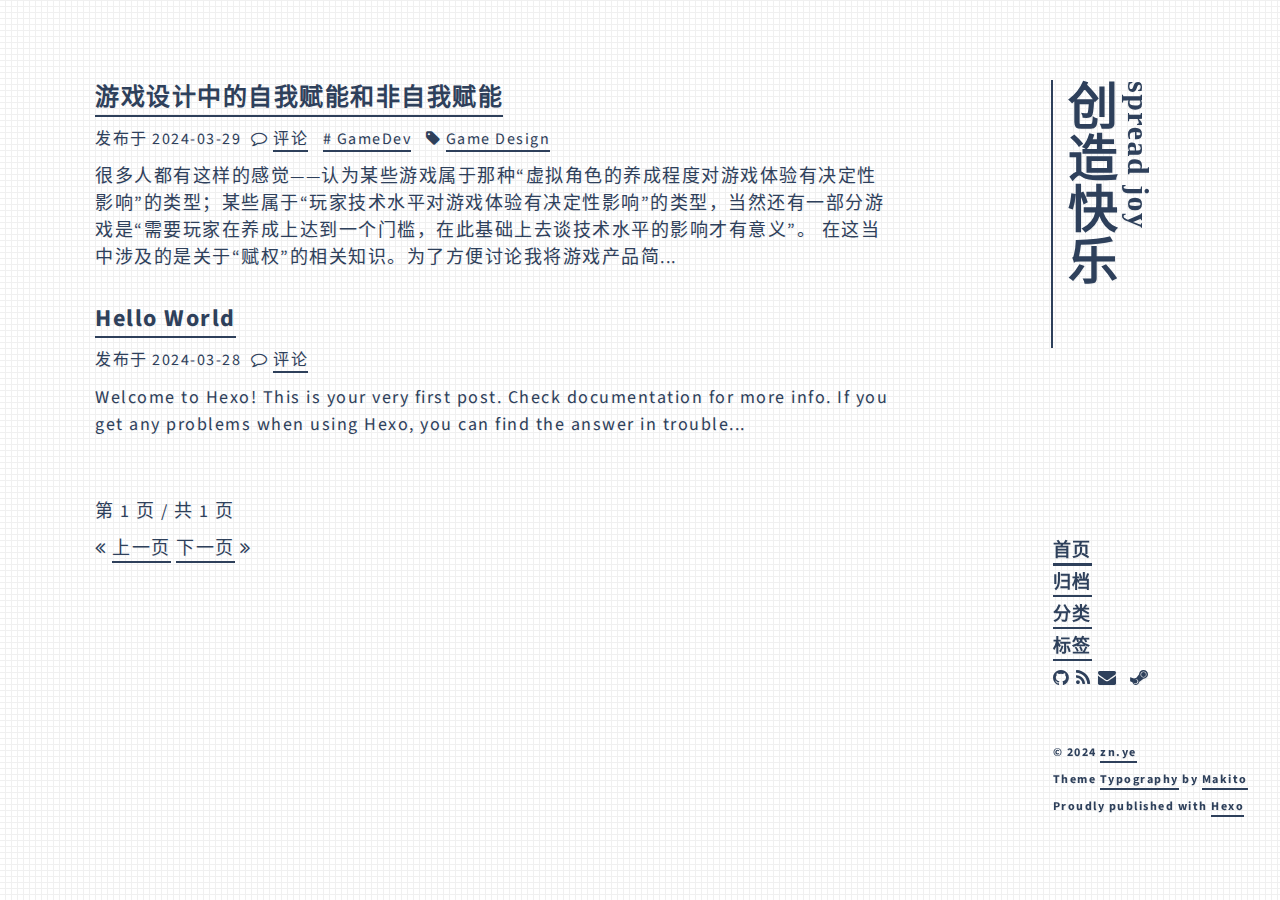
==== index.html @ 5f2890e3 "Site updated: 2024-04-01 11:15:53" ====
<!DOCTYPE html><html lang="zh-CN"><head><!-- Google tag (gtag.js) --><script async src="https://www.googletagmanager.com/gtag/js?id=G-RT5W3D1YTZ"></script><script>window.dataLayer = window.dataLayer || [];
function gtag(){dataLayer.push(arguments);}
gtag('js', new Date());
gtag('config', 'G-RT5W3D1YTZ');

</script><meta charset="utf-8"><meta name="X-UA-Compatible" content="IE=edge"><meta name="author"><title>白露葱的游戏厅</title><meta name="description" content="思维发散地"><meta name="keywords" content="coding"><meta content="width=device-width, initial-scale=1.0, maximum-scale=1.0, user-scalable=0" name="viewport"><meta content="yes" name="apple-mobile-web-app-capable"><meta content="black" name="apple-mobile-web-app-status-bar-style"><meta content="telephone=no" name="format-detection"><meta name="renderer" content="webkit"><link rel="short icon" href="/images/favicon.png" type="image/x-icon"><link rel="stylesheet" href="/css/bootstrap.min.css"><link rel="stylesheet" href="/css/prism.css"><link rel="stylesheet" href="/css/font-awesome.min.css"><link rel="stylesheet" href="/css/style.css"><link rel="alternate" type="application/atom+xml" title="ATOM 1.0" href="/atom.xml"><meta name="generator" content="Hexo 6.3.0"><link rel="stylesheet" href="/css/prism.css" type="text/css">
<link rel="stylesheet" href="/css/prism-line-numbers.css" type="text/css"></head><body><div class="container" id="stage"><div class="row"><div class="col-sm-3 col-xs-12 side-container invisible" id="side-bar"><div class="vertical-text site-title"><h3 class="site-title-small" tabindex="-1"><a class="a-title" href="/">spread joy</a></h3><h1 class="site-title-large" tabindex="-1"><a class="a-title" href="/">创造快乐</a></h1><!--h6(onclick="triggerSiteNav()") Trigger--></div><br class="visible-lg visible-md visible-sm"><div class="site-title-links" id="site-nav"><ul><li><a class="current" href="/">首页</a></li><li><a href="/archives">归档</a></li><li><a href="/categories">分类</a></li><li><a href="/tags">标签</a></li><li class="soc"><a href="https://github.com/L1nklink" target="_blank" rel="noopener noreferrer" aria-label="Github"><i class="fa fa-github">&nbsp;</i></a><a href="https://L1nklink.github.io/atom.xml" target="_blank" rel="noopener noreferrer" aria-label="RSS"><i class="fa fa-rss">&nbsp;</i></a><a href="mailto:znye1996@gmail.com" target="_blank" rel="noopener noreferrer" aria-label="EMAIL"><i class="fa fa-envelope">&nbsp;</i></a><a href="https://space.bilibili.com/4737432" target="_blank" rel="noopener noreferrer" aria-label="Bilibili"><i class="fa fa-bilibili">&nbsp;</i></a><a href="https://steamcommunity.com/id/KuriyamaMira1/" target="_blank" rel="noopener noreferrer" aria-label="Steam"><i class="fa fa-steam">&nbsp;</i></a></li></ul><div class="visible-lg visible-md visible-sm site-nav-footer"><br class="site-nav-footer-br"><footer><p>&copy;&nbsp;2024&nbsp;<a target="_blank" href="https://L1nklink.github.io" rel="noopener noreferrer">zn.ye</a></p><p>Theme&nbsp;<a target="_blank" href="https://github.com/SumiMakito/hexo-theme-typography" rel="noopener noreferrer">Typography</a>&nbsp;by&nbsp;<a target="_blank" href="https://www.keep.moe" rel="noopener noreferrer">Makito</a></p><p>Proudly published with&nbsp;<a target="_blank" href="https://hexo.io" rel="noopener noreferrer">Hexo</a></p></footer></div></div></div><div class="col-sm-9 col-xs-12 main-container invisible" id="main-container"><div class="autopagerize_page_element"><div class="content"><div class="post-container"><p class="post-title"><a href="/2024/03/29/%E6%B8%B8%E6%88%8F%E8%AE%BE%E8%AE%A1%E4%B8%AD%E7%9A%84%E8%87%AA%E6%88%91%E8%B5%8B%E8%83%BD%E5%92%8C%E9%9D%9E%E8%87%AA%E6%88%91%E8%B5%8B%E8%83%BD/">游戏设计中的自我赋能和非自我赋能</a></p><p class="post-meta"><span class="date meta-item">发布于&nbsp;2024-03-29</span><span class="meta-item"><i class="fa fa-comment-o"></i><span>&nbsp;</span><a href="/2024/03/29/%E6%B8%B8%E6%88%8F%E8%AE%BE%E8%AE%A1%E4%B8%AD%E7%9A%84%E8%87%AA%E6%88%91%E8%B5%8B%E8%83%BD%E5%92%8C%E9%9D%9E%E8%87%AA%E6%88%91%E8%B5%8B%E8%83%BD/#comments">评论</a></span><span class="meta-item"><span>&nbsp;</span><a class="a-tag" href="/categories/GameDev/" title="GameDev"># GameDev</a><span>&nbsp;</span></span><span class="meta-item"><i class="fa fa-tag"></i><span>&nbsp;</span><a class="a-tag" href="/tags/Game-Design/" title="Game Design">Game Design</a><span>&nbsp;</span></span></p><p class="post-abstract">
很多人都有这样的感觉——认为某些游戏属于那种“虚拟角色的养成程度对游戏体验有决定性影响”的类型；某些属于“玩家技术水平对游戏体验有决定性影响”的类型，当然还有一部分游戏是“需要玩家在养成上达到一个门槛，在此基础上去谈技术水平的影响才有意义”。

在这当中涉及的是关于“赋权”的相关知识。为了方便讨论我将游戏产品简...</p></div><div class="post-container"><p class="post-title"><a href="/2024/03/28/hello-world/">Hello World</a></p><p class="post-meta"><span class="date meta-item">发布于&nbsp;2024-03-28</span><span class="meta-item"><i class="fa fa-comment-o"></i><span>&nbsp;</span><a href="/2024/03/28/hello-world/#comments">评论</a></span></p><p class="post-abstract">Welcome to Hexo! This is your very first post. Check documentation for more info. If you get any problems when using Hexo, you can find the answer in trouble...</p></div><div class="pagination no-margin-bottom"><p class="clearfix"><p> 第 1 页 / 共 1 页 &nbsp;</p><p><span class="pre pagbuttons"><i class="fa fa-angle-double-left"></i>&nbsp;<a role="navigation" href="/" aria-label="上一页">上一页</a></span><span>&nbsp;</span><span class="next pagbuttons"><a role="navigation" href="/" aria-label="下一页">下一页</a>&nbsp;<i class="fa fa-angle-double-right"></i></span></p></p></div></div></div><div class="visible-xs site-bottom-footer"><footer><p>&copy;&nbsp;2024&nbsp;<a target="_blank" href="https://L1nklink.github.io" rel="noopener noreferrer">zn.ye</a></p><p>Theme&nbsp;<a target="_blank" href="https://github.com/SumiMakito/hexo-theme-typography" rel="noopener noreferrer">Typography</a>&nbsp;by&nbsp;<a target="_blank" href="https://www.keep.moe" rel="noopener noreferrer">Makito</a></p><p>Proudly published with&nbsp;<a target="_blank" href="https://hexo.io" rel="noopener noreferrer">Hexo</a></p></footer></div></div></div></div><script src="/js/jquery-3.1.0.min.js"></script><script src="/js/bootstrap.min.js"></script><script src="/js/jquery-migrate-1.2.1.min.js"></script><script src="/js/jquery.appear.js"></script><script src="/js/typography.js"></script></body></html>
---- css/prism.css ----
/**
 * prism.js default theme for JavaScript, CSS and HTML
 * Based on dabblet (http://dabblet.com)
 * @author Lea Verou
 */

code[class*="language-"],
pre[class*="language-"] {
	color: black;
	background: none;
	text-shadow: 0 1px white;
	font-family: Consolas, Monaco, 'Andale Mono', 'Ubuntu Mono', monospace;
	font-size: 1em;
	text-align: left;
	white-space: pre;
	word-spacing: normal;
	word-break: normal;
	word-wrap: normal;
	line-height: 1.5;

	-moz-tab-size: 4;
	-o-tab-size: 4;
	tab-size: 4;

	-webkit-hyphens: none;
	-moz-hyphens: none;
	-ms-hyphens: none;
	hyphens: none;
}

pre[class*="language-"]::-moz-selection, pre[class*="language-"] ::-moz-selection,
code[class*="language-"]::-moz-selection, code[class*="language-"] ::-moz-selection {
	text-shadow: none;
	background: #b3d4fc;
}

pre[class*="language-"]::selection, pre[class*="language-"] ::selection,
code[class*="language-"]::selection, code[class*="language-"] ::selection {
	text-shadow: none;
	background: #b3d4fc;
}

@media print {
	code[class*="language-"],
	pre[class*="language-"] {
		text-shadow: none;
	}
}

/* Code blocks */
pre[class*="language-"] {
	padding: 1em;
	margin: .5em 0;
	overflow: auto;
}

:not(pre) > code[class*="language-"],
pre[class*="language-"] {
	background: #f5f2f0;
}

/* Inline code */
:not(pre) > code[class*="language-"] {
	padding: .1em;
	border-radius: .3em;
	white-space: normal;
}

.token.comment,
.token.prolog,
.token.doctype,
.token.cdata {
	color: slategray;
}

.token.punctuation {
	color: #999;
}

.token.namespace {
	opacity: .7;
}

.token.property,
.token.tag,
.token.boolean,
.token.number,
.token.constant,
.token.symbol,
.token.deleted {
	color: #905;
}

.token.selector,
.token.attr-name,
.token.string,
.token.char,
.token.builtin,
.token.inserted {
	color: #690;
}

.token.operator,
.token.entity,
.token.url,
.language-css .token.string,
.style .token.string {
	color: #9a6e3a;
	/* This background color was intended by the author of this theme. */
	background: hsla(0, 0%, 100%, .5);
}

.token.atrule,
.token.attr-value,
.token.keyword {
	color: #07a;
}

.token.function,
.token.class-name {
	color: #DD4A68;
}

.token.regex,
.token.important,
.token.variable {
	color: #e90;
}

.token.important,
.token.bold {
	font-weight: bold;
}
.token.italic {
	font-style: italic;
}

.token.entity {
	cursor: help;
}
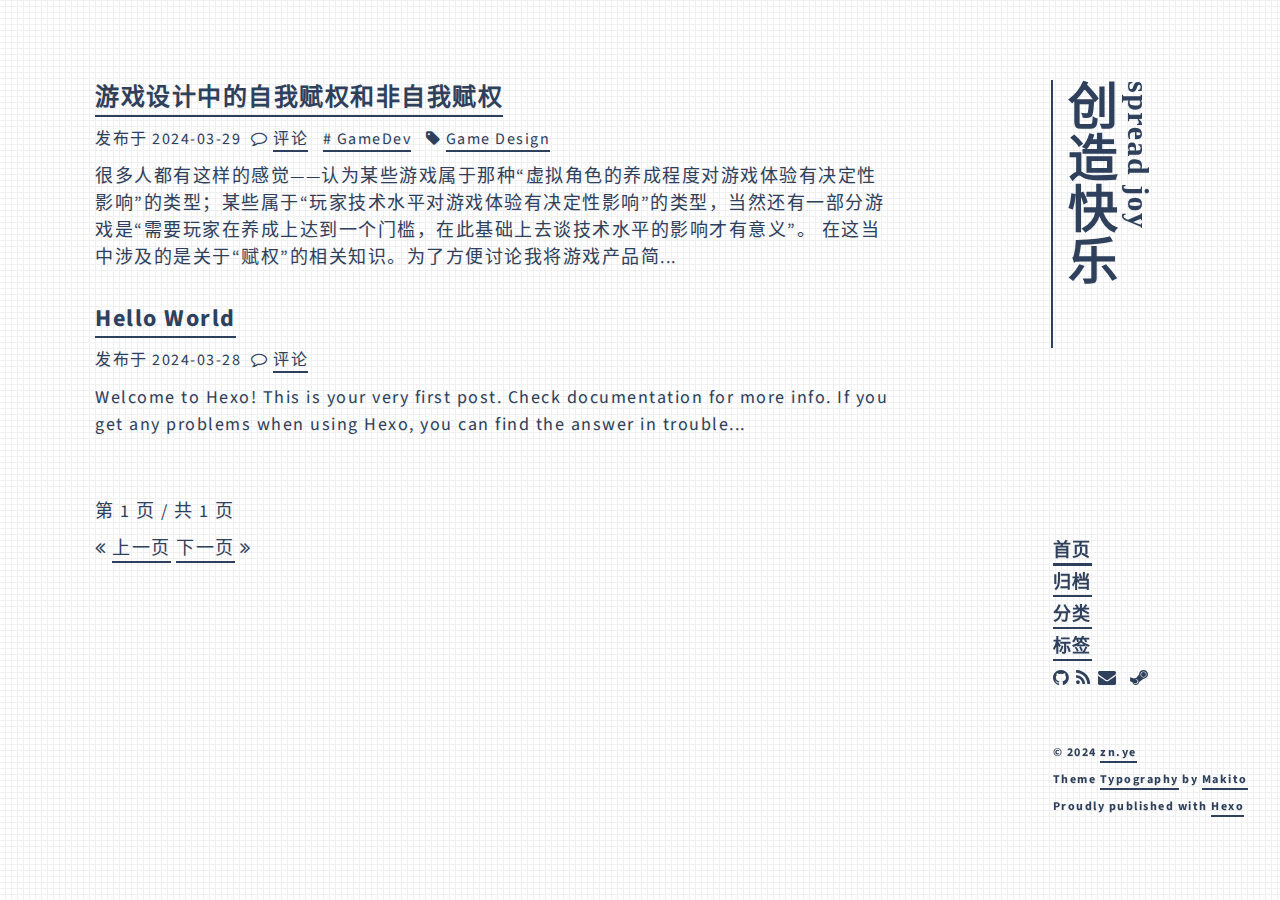
==== commit 06cf0b6f: "Site updated: 2024-04-01 11:53:14" ====
--- a/index.html
+++ b/index.html
@@ -4,7 +4,7 @@
 gtag('config', 'G-RT5W3D1YTZ');
 
 </script><meta charset="utf-8"><meta name="X-UA-Compatible" content="IE=edge"><meta name="author"><title>白露葱的游戏厅</title><meta name="description" content="思维发散地"><meta name="keywords" content="coding"><meta content="width=device-width, initial-scale=1.0, maximum-scale=1.0, user-scalable=0" name="viewport"><meta content="yes" name="apple-mobile-web-app-capable"><meta content="black" name="apple-mobile-web-app-status-bar-style"><meta content="telephone=no" name="format-detection"><meta name="renderer" content="webkit"><link rel="short icon" href="/images/favicon.png" type="image/x-icon"><link rel="stylesheet" href="/css/bootstrap.min.css"><link rel="stylesheet" href="/css/prism.css"><link rel="stylesheet" href="/css/font-awesome.min.css"><link rel="stylesheet" href="/css/style.css"><link rel="alternate" type="application/atom+xml" title="ATOM 1.0" href="/atom.xml"><meta name="generator" content="Hexo 6.3.0"><link rel="stylesheet" href="/css/prism.css" type="text/css">
-<link rel="stylesheet" href="/css/prism-line-numbers.css" type="text/css"></head><body><div class="container" id="stage"><div class="row"><div class="col-sm-3 col-xs-12 side-container invisible" id="side-bar"><div class="vertical-text site-title"><h3 class="site-title-small" tabindex="-1"><a class="a-title" href="/">spread joy</a></h3><h1 class="site-title-large" tabindex="-1"><a class="a-title" href="/">创造快乐</a></h1><!--h6(onclick="triggerSiteNav()") Trigger--></div><br class="visible-lg visible-md visible-sm"><div class="site-title-links" id="site-nav"><ul><li><a class="current" href="/">首页</a></li><li><a href="/archives">归档</a></li><li><a href="/categories">分类</a></li><li><a href="/tags">标签</a></li><li class="soc"><a href="https://github.com/L1nklink" target="_blank" rel="noopener noreferrer" aria-label="Github"><i class="fa fa-github">&nbsp;</i></a><a href="https://L1nklink.github.io/atom.xml" target="_blank" rel="noopener noreferrer" aria-label="RSS"><i class="fa fa-rss">&nbsp;</i></a><a href="mailto:znye1996@gmail.com" target="_blank" rel="noopener noreferrer" aria-label="EMAIL"><i class="fa fa-envelope">&nbsp;</i></a><a href="https://space.bilibili.com/4737432" target="_blank" rel="noopener noreferrer" aria-label="Bilibili"><i class="fa fa-bilibili">&nbsp;</i></a><a href="https://steamcommunity.com/id/KuriyamaMira1/" target="_blank" rel="noopener noreferrer" aria-label="Steam"><i class="fa fa-steam">&nbsp;</i></a></li></ul><div class="visible-lg visible-md visible-sm site-nav-footer"><br class="site-nav-footer-br"><footer><p>&copy;&nbsp;2024&nbsp;<a target="_blank" href="https://L1nklink.github.io" rel="noopener noreferrer">zn.ye</a></p><p>Theme&nbsp;<a target="_blank" href="https://github.com/SumiMakito/hexo-theme-typography" rel="noopener noreferrer">Typography</a>&nbsp;by&nbsp;<a target="_blank" href="https://www.keep.moe" rel="noopener noreferrer">Makito</a></p><p>Proudly published with&nbsp;<a target="_blank" href="https://hexo.io" rel="noopener noreferrer">Hexo</a></p></footer></div></div></div><div class="col-sm-9 col-xs-12 main-container invisible" id="main-container"><div class="autopagerize_page_element"><div class="content"><div class="post-container"><p class="post-title"><a href="/2024/03/29/%E6%B8%B8%E6%88%8F%E8%AE%BE%E8%AE%A1%E4%B8%AD%E7%9A%84%E8%87%AA%E6%88%91%E8%B5%8B%E8%83%BD%E5%92%8C%E9%9D%9E%E8%87%AA%E6%88%91%E8%B5%8B%E8%83%BD/">游戏设计中的自我赋能和非自我赋能</a></p><p class="post-meta"><span class="date meta-item">发布于&nbsp;2024-03-29</span><span class="meta-item"><i class="fa fa-comment-o"></i><span>&nbsp;</span><a href="/2024/03/29/%E6%B8%B8%E6%88%8F%E8%AE%BE%E8%AE%A1%E4%B8%AD%E7%9A%84%E8%87%AA%E6%88%91%E8%B5%8B%E8%83%BD%E5%92%8C%E9%9D%9E%E8%87%AA%E6%88%91%E8%B5%8B%E8%83%BD/#comments">评论</a></span><span class="meta-item"><span>&nbsp;</span><a class="a-tag" href="/categories/GameDev/" title="GameDev"># GameDev</a><span>&nbsp;</span></span><span class="meta-item"><i class="fa fa-tag"></i><span>&nbsp;</span><a class="a-tag" href="/tags/Game-Design/" title="Game Design">Game Design</a><span>&nbsp;</span></span></p><p class="post-abstract">
+<link rel="stylesheet" href="/css/prism-line-numbers.css" type="text/css"></head><body><div class="container" id="stage"><div class="row"><div class="col-sm-3 col-xs-12 side-container invisible" id="side-bar"><div class="vertical-text site-title"><h3 class="site-title-small" tabindex="-1"><a class="a-title" href="/">spread joy</a></h3><h1 class="site-title-large" tabindex="-1"><a class="a-title" href="/">创造快乐</a></h1><!--h6(onclick="triggerSiteNav()") Trigger--></div><br class="visible-lg visible-md visible-sm"><div class="site-title-links" id="site-nav"><ul><li><a class="current" href="/">首页</a></li><li><a href="/archives">归档</a></li><li><a href="/categories">分类</a></li><li><a href="/tags">标签</a></li><li class="soc"><a href="https://github.com/L1nklink" target="_blank" rel="noopener noreferrer" aria-label="Github"><i class="fa fa-github">&nbsp;</i></a><a href="https://L1nklink.github.io/atom.xml" target="_blank" rel="noopener noreferrer" aria-label="RSS"><i class="fa fa-rss">&nbsp;</i></a><a href="mailto:znye1996@gmail.com" target="_blank" rel="noopener noreferrer" aria-label="EMAIL"><i class="fa fa-envelope">&nbsp;</i></a><a href="https://space.bilibili.com/4737432" target="_blank" rel="noopener noreferrer" aria-label="Bilibili"><i class="fa fa-bilibili">&nbsp;</i></a><a href="https://steamcommunity.com/id/KuriyamaMira1/" target="_blank" rel="noopener noreferrer" aria-label="Steam"><i class="fa fa-steam">&nbsp;</i></a></li></ul><div class="visible-lg visible-md visible-sm site-nav-footer"><br class="site-nav-footer-br"><footer><p>&copy;&nbsp;2024&nbsp;<a target="_blank" href="https://L1nklink.github.io" rel="noopener noreferrer">zn.ye</a></p><p>Theme&nbsp;<a target="_blank" href="https://github.com/SumiMakito/hexo-theme-typography" rel="noopener noreferrer">Typography</a>&nbsp;by&nbsp;<a target="_blank" href="https://www.keep.moe" rel="noopener noreferrer">Makito</a></p><p>Proudly published with&nbsp;<a target="_blank" href="https://hexo.io" rel="noopener noreferrer">Hexo</a></p></footer></div></div></div><div class="col-sm-9 col-xs-12 main-container invisible" id="main-container"><div class="autopagerize_page_element"><div class="content"><div class="post-container"><p class="post-title"><a href="/2024/03/29/%E6%B8%B8%E6%88%8F%E8%AE%BE%E8%AE%A1%E4%B8%AD%E7%9A%84%E8%87%AA%E6%88%91%E8%B5%8B%E8%83%BD%E5%92%8C%E9%9D%9E%E8%87%AA%E6%88%91%E8%B5%8B%E8%83%BD/">游戏设计中的自我赋权和非自我赋权</a></p><p class="post-meta"><span class="date meta-item">发布于&nbsp;2024-03-29</span><span class="meta-item"><i class="fa fa-comment-o"></i><span>&nbsp;</span><a href="/2024/03/29/%E6%B8%B8%E6%88%8F%E8%AE%BE%E8%AE%A1%E4%B8%AD%E7%9A%84%E8%87%AA%E6%88%91%E8%B5%8B%E8%83%BD%E5%92%8C%E9%9D%9E%E8%87%AA%E6%88%91%E8%B5%8B%E8%83%BD/#comments">评论</a></span><span class="meta-item"><span>&nbsp;</span><a class="a-tag" href="/categories/GameDev/" title="GameDev"># GameDev</a><span>&nbsp;</span></span><span class="meta-item"><i class="fa fa-tag"></i><span>&nbsp;</span><a class="a-tag" href="/tags/Game-Design/" title="Game Design">Game Design</a><span>&nbsp;</span></span></p><p class="post-abstract">
 很多人都有这样的感觉——认为某些游戏属于那种“虚拟角色的养成程度对游戏体验有决定性影响”的类型；某些属于“玩家技术水平对游戏体验有决定性影响”的类型，当然还有一部分游戏是“需要玩家在养成上达到一个门槛，在此基础上去谈技术水平的影响才有意义”。
 
 在这当中涉及的是关于“赋权”的相关知识。为了方便讨论我将游戏产品简...</p></div><div class="post-container"><p class="post-title"><a href="/2024/03/28/hello-world/">Hello World</a></p><p class="post-meta"><span class="date meta-item">发布于&nbsp;2024-03-28</span><span class="meta-item"><i class="fa fa-comment-o"></i><span>&nbsp;</span><a href="/2024/03/28/hello-world/#comments">评论</a></span></p><p class="post-abstract">Welcome to Hexo! This is your very first post. Check documentation for more info. If you get any problems when using Hexo, you can find the answer in trouble...</p></div><div class="pagination no-margin-bottom"><p class="clearfix"><p> 第 1 页 / 共 1 页 &nbsp;</p><p><span class="pre pagbuttons"><i class="fa fa-angle-double-left"></i>&nbsp;<a role="navigation" href="/" aria-label="上一页">上一页</a></span><span>&nbsp;</span><span class="next pagbuttons"><a role="navigation" href="/" aria-label="下一页">下一页</a>&nbsp;<i class="fa fa-angle-double-right"></i></span></p></p></div></div></div><div class="visible-xs site-bottom-footer"><footer><p>&copy;&nbsp;2024&nbsp;<a target="_blank" href="https://L1nklink.github.io" rel="noopener noreferrer">zn.ye</a></p><p>Theme&nbsp;<a target="_blank" href="https://github.com/SumiMakito/hexo-theme-typography" rel="noopener noreferrer">Typography</a>&nbsp;by&nbsp;<a target="_blank" href="https://www.keep.moe" rel="noopener noreferrer">Makito</a></p><p>Proudly published with&nbsp;<a target="_blank" href="https://hexo.io" rel="noopener noreferrer">Hexo</a></p></footer></div></div></div></div><script src="/js/jquery-3.1.0.min.js"></script><script src="/js/bootstrap.min.js"></script><script src="/js/jquery-migrate-1.2.1.min.js"></script><script src="/js/jquery.appear.js"></script><script src="/js/typography.js"></script></body></html>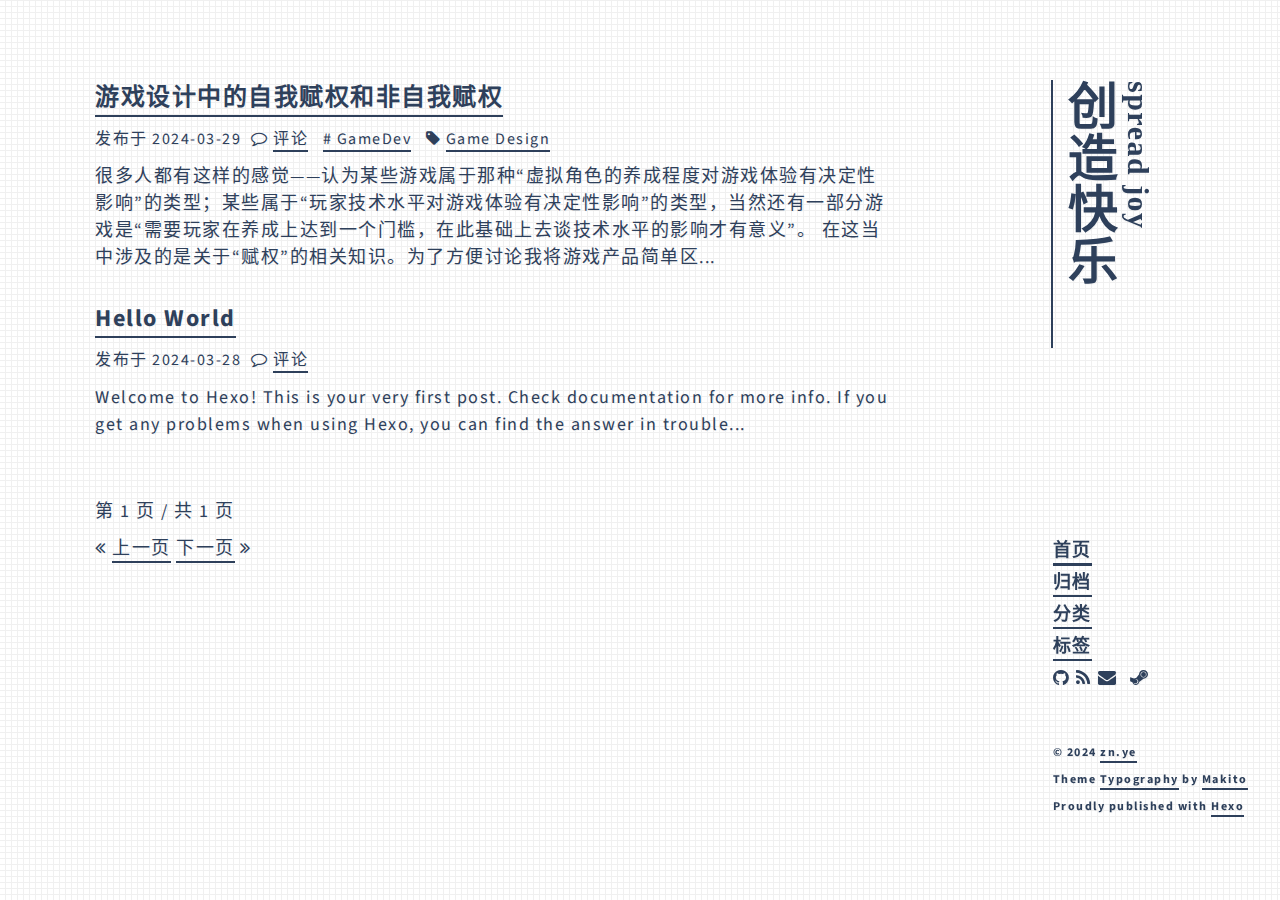
==== commit 9e34e584: "Site updated: 2024-04-01 16:28:54" ====
--- a/index.html
+++ b/index.html
@@ -4,7 +4,5 @@
 gtag('config', 'G-RT5W3D1YTZ');
 
 </script><meta charset="utf-8"><meta name="X-UA-Compatible" content="IE=edge"><meta name="author"><title>白露葱的游戏厅</title><meta name="description" content="思维发散地"><meta name="keywords" content="coding"><meta content="width=device-width, initial-scale=1.0, maximum-scale=1.0, user-scalable=0" name="viewport"><meta content="yes" name="apple-mobile-web-app-capable"><meta content="black" name="apple-mobile-web-app-status-bar-style"><meta content="telephone=no" name="format-detection"><meta name="renderer" content="webkit"><link rel="short icon" href="/images/favicon.png" type="image/x-icon"><link rel="stylesheet" href="/css/bootstrap.min.css"><link rel="stylesheet" href="/css/prism.css"><link rel="stylesheet" href="/css/font-awesome.min.css"><link rel="stylesheet" href="/css/style.css"><link rel="alternate" type="application/atom+xml" title="ATOM 1.0" href="/atom.xml"><meta name="generator" content="Hexo 6.3.0"><link rel="stylesheet" href="/css/prism.css" type="text/css">
-<link rel="stylesheet" href="/css/prism-line-numbers.css" type="text/css"></head><body><div class="container" id="stage"><div class="row"><div class="col-sm-3 col-xs-12 side-container invisible" id="side-bar"><div class="vertical-text site-title"><h3 class="site-title-small" tabindex="-1"><a class="a-title" href="/">spread joy</a></h3><h1 class="site-title-large" tabindex="-1"><a class="a-title" href="/">创造快乐</a></h1><!--h6(onclick="triggerSiteNav()") Trigger--></div><br class="visible-lg visible-md visible-sm"><div class="site-title-links" id="site-nav"><ul><li><a class="current" href="/">首页</a></li><li><a href="/archives">归档</a></li><li><a href="/categories">分类</a></li><li><a href="/tags">标签</a></li><li class="soc"><a href="https://github.com/L1nklink" target="_blank" rel="noopener noreferrer" aria-label="Github"><i class="fa fa-github">&nbsp;</i></a><a href="https://L1nklink.github.io/atom.xml" target="_blank" rel="noopener noreferrer" aria-label="RSS"><i class="fa fa-rss">&nbsp;</i></a><a href="mailto:znye1996@gmail.com" target="_blank" rel="noopener noreferrer" aria-label="EMAIL"><i class="fa fa-envelope">&nbsp;</i></a><a href="https://space.bilibili.com/4737432" target="_blank" rel="noopener noreferrer" aria-label="Bilibili"><i class="fa fa-bilibili">&nbsp;</i></a><a href="https://steamcommunity.com/id/KuriyamaMira1/" target="_blank" rel="noopener noreferrer" aria-label="Steam"><i class="fa fa-steam">&nbsp;</i></a></li></ul><div class="visible-lg visible-md visible-sm site-nav-footer"><br class="site-nav-footer-br"><footer><p>&copy;&nbsp;2024&nbsp;<a target="_blank" href="https://L1nklink.github.io" rel="noopener noreferrer">zn.ye</a></p><p>Theme&nbsp;<a target="_blank" href="https://github.com/SumiMakito/hexo-theme-typography" rel="noopener noreferrer">Typography</a>&nbsp;by&nbsp;<a target="_blank" href="https://www.keep.moe" rel="noopener noreferrer">Makito</a></p><p>Proudly published with&nbsp;<a target="_blank" href="https://hexo.io" rel="noopener noreferrer">Hexo</a></p></footer></div></div></div><div class="col-sm-9 col-xs-12 main-container invisible" id="main-container"><div class="autopagerize_page_element"><div class="content"><div class="post-container"><p class="post-title"><a href="/2024/03/29/%E6%B8%B8%E6%88%8F%E8%AE%BE%E8%AE%A1%E4%B8%AD%E7%9A%84%E8%87%AA%E6%88%91%E8%B5%8B%E8%83%BD%E5%92%8C%E9%9D%9E%E8%87%AA%E6%88%91%E8%B5%8B%E8%83%BD/">游戏设计中的自我赋权和非自我赋权</a></p><p class="post-meta"><span class="date meta-item">发布于&nbsp;2024-03-29</span><span class="meta-item"><i class="fa fa-comment-o"></i><span>&nbsp;</span><a href="/2024/03/29/%E6%B8%B8%E6%88%8F%E8%AE%BE%E8%AE%A1%E4%B8%AD%E7%9A%84%E8%87%AA%E6%88%91%E8%B5%8B%E8%83%BD%E5%92%8C%E9%9D%9E%E8%87%AA%E6%88%91%E8%B5%8B%E8%83%BD/#comments">评论</a></span><span class="meta-item"><span>&nbsp;</span><a class="a-tag" href="/categories/GameDev/" title="GameDev"># GameDev</a><span>&nbsp;</span></span><span class="meta-item"><i class="fa fa-tag"></i><span>&nbsp;</span><a class="a-tag" href="/tags/Game-Design/" title="Game Design">Game Design</a><span>&nbsp;</span></span></p><p class="post-abstract">
-很多人都有这样的感觉——认为某些游戏属于那种“虚拟角色的养成程度对游戏体验有决定性影响”的类型；某些属于“玩家技术水平对游戏体验有决定性影响”的类型，当然还有一部分游戏是“需要玩家在养成上达到一个门槛，在此基础上去谈技术水平的影响才有意义”。
-
-在这当中涉及的是关于“赋权”的相关知识。为了方便讨论我将游戏产品简...</p></div><div class="post-container"><p class="post-title"><a href="/2024/03/28/hello-world/">Hello World</a></p><p class="post-meta"><span class="date meta-item">发布于&nbsp;2024-03-28</span><span class="meta-item"><i class="fa fa-comment-o"></i><span>&nbsp;</span><a href="/2024/03/28/hello-world/#comments">评论</a></span></p><p class="post-abstract">Welcome to Hexo! This is your very first post. Check documentation for more info. If you get any problems when using Hexo, you can find the answer in trouble...</p></div><div class="pagination no-margin-bottom"><p class="clearfix"><p> 第 1 页 / 共 1 页 &nbsp;</p><p><span class="pre pagbuttons"><i class="fa fa-angle-double-left"></i>&nbsp;<a role="navigation" href="/" aria-label="上一页">上一页</a></span><span>&nbsp;</span><span class="next pagbuttons"><a role="navigation" href="/" aria-label="下一页">下一页</a>&nbsp;<i class="fa fa-angle-double-right"></i></span></p></p></div></div></div><div class="visible-xs site-bottom-footer"><footer><p>&copy;&nbsp;2024&nbsp;<a target="_blank" href="https://L1nklink.github.io" rel="noopener noreferrer">zn.ye</a></p><p>Theme&nbsp;<a target="_blank" href="https://github.com/SumiMakito/hexo-theme-typography" rel="noopener noreferrer">Typography</a>&nbsp;by&nbsp;<a target="_blank" href="https://www.keep.moe" rel="noopener noreferrer">Makito</a></p><p>Proudly published with&nbsp;<a target="_blank" href="https://hexo.io" rel="noopener noreferrer">Hexo</a></p></footer></div></div></div></div><script src="/js/jquery-3.1.0.min.js"></script><script src="/js/bootstrap.min.js"></script><script src="/js/jquery-migrate-1.2.1.min.js"></script><script src="/js/jquery.appear.js"></script><script src="/js/typography.js"></script></body></html>+<link rel="stylesheet" href="/css/prism-line-numbers.css" type="text/css"></head><body><div class="container" id="stage"><div class="row"><div class="col-sm-3 col-xs-12 side-container invisible" id="side-bar"><div class="vertical-text site-title"><h3 class="site-title-small" tabindex="-1"><a class="a-title" href="/">spread joy</a></h3><h1 class="site-title-large" tabindex="-1"><a class="a-title" href="/">创造快乐</a></h1><!--h6(onclick="triggerSiteNav()") Trigger--></div><br class="visible-lg visible-md visible-sm"><div class="site-title-links" id="site-nav"><ul><li><a class="current" href="/">首页</a></li><li><a href="/archives">归档</a></li><li><a href="/categories">分类</a></li><li><a href="/tags">标签</a></li><li class="soc"><a href="https://github.com/L1nklink" target="_blank" rel="noopener noreferrer" aria-label="Github"><i class="fa fa-github">&nbsp;</i></a><a href="https://L1nklink.github.io/atom.xml" target="_blank" rel="noopener noreferrer" aria-label="RSS"><i class="fa fa-rss">&nbsp;</i></a><a href="mailto:znye1996@gmail.com" target="_blank" rel="noopener noreferrer" aria-label="EMAIL"><i class="fa fa-envelope">&nbsp;</i></a><a href="https://space.bilibili.com/4737432" target="_blank" rel="noopener noreferrer" aria-label="Bilibili"><i class="fa fa-bilibili">&nbsp;</i></a><a href="https://steamcommunity.com/id/KuriyamaMira1/" target="_blank" rel="noopener noreferrer" aria-label="Steam"><i class="fa fa-steam">&nbsp;</i></a></li></ul><div class="visible-lg visible-md visible-sm site-nav-footer"><br class="site-nav-footer-br"><footer><p>&copy;&nbsp;2024&nbsp;<a target="_blank" href="https://L1nklink.github.io" rel="noopener noreferrer">zn.ye</a></p><p>Theme&nbsp;<a target="_blank" href="https://github.com/SumiMakito/hexo-theme-typography" rel="noopener noreferrer">Typography</a>&nbsp;by&nbsp;<a target="_blank" href="https://www.keep.moe" rel="noopener noreferrer">Makito</a></p><p>Proudly published with&nbsp;<a target="_blank" href="https://hexo.io" rel="noopener noreferrer">Hexo</a></p></footer></div></div></div><div class="col-sm-9 col-xs-12 main-container invisible" id="main-container"><div class="autopagerize_page_element"><div class="content"><div class="post-container"><p class="post-title"><a href="/2024/03/29/%E6%B8%B8%E6%88%8F%E8%AE%BE%E8%AE%A1%E4%B8%AD%E7%9A%84%E8%87%AA%E6%88%91%E8%B5%8B%E8%83%BD%E5%92%8C%E9%9D%9E%E8%87%AA%E6%88%91%E8%B5%8B%E8%83%BD/">游戏设计中的自我赋权和非自我赋权</a></p><p class="post-meta"><span class="date meta-item">发布于&nbsp;2024-03-29</span><span class="meta-item"><i class="fa fa-comment-o"></i><span>&nbsp;</span><a href="/2024/03/29/%E6%B8%B8%E6%88%8F%E8%AE%BE%E8%AE%A1%E4%B8%AD%E7%9A%84%E8%87%AA%E6%88%91%E8%B5%8B%E8%83%BD%E5%92%8C%E9%9D%9E%E8%87%AA%E6%88%91%E8%B5%8B%E8%83%BD/#comments">评论</a></span><span class="meta-item"><span>&nbsp;</span><a class="a-tag" href="/categories/GameDev/" title="GameDev"># GameDev</a><span>&nbsp;</span></span><span class="meta-item"><i class="fa fa-tag"></i><span>&nbsp;</span><a class="a-tag" href="/tags/Game-Design/" title="Game Design">Game Design</a><span>&nbsp;</span></span></p><p class="post-abstract">很多人都有这样的感觉——认为某些游戏属于那种“虚拟角色的养成程度对游戏体验有决定性影响”的类型；某些属于“玩家技术水平对游戏体验有决定性影响”的类型，当然还有一部分游戏是“需要玩家在养成上达到一个门槛，在此基础上去谈技术水平的影响才有意义”。
+在这当中涉及的是关于“赋权”的相关知识。为了方便讨论我将游戏产品简单区...</p></div><div class="post-container"><p class="post-title"><a href="/2024/03/28/hello-world/">Hello World</a></p><p class="post-meta"><span class="date meta-item">发布于&nbsp;2024-03-28</span><span class="meta-item"><i class="fa fa-comment-o"></i><span>&nbsp;</span><a href="/2024/03/28/hello-world/#comments">评论</a></span></p><p class="post-abstract">Welcome to Hexo! This is your very first post. Check documentation for more info. If you get any problems when using Hexo, you can find the answer in trouble...</p></div><div class="pagination no-margin-bottom"><p class="clearfix"><p> 第 1 页 / 共 1 页 &nbsp;</p><p><span class="pre pagbuttons"><i class="fa fa-angle-double-left"></i>&nbsp;<a role="navigation" href="/" aria-label="上一页">上一页</a></span><span>&nbsp;</span><span class="next pagbuttons"><a role="navigation" href="/" aria-label="下一页">下一页</a>&nbsp;<i class="fa fa-angle-double-right"></i></span></p></p></div></div></div><div class="visible-xs site-bottom-footer"><footer><p>&copy;&nbsp;2024&nbsp;<a target="_blank" href="https://L1nklink.github.io" rel="noopener noreferrer">zn.ye</a></p><p>Theme&nbsp;<a target="_blank" href="https://github.com/SumiMakito/hexo-theme-typography" rel="noopener noreferrer">Typography</a>&nbsp;by&nbsp;<a target="_blank" href="https://www.keep.moe" rel="noopener noreferrer">Makito</a></p><p>Proudly published with&nbsp;<a target="_blank" href="https://hexo.io" rel="noopener noreferrer">Hexo</a></p></footer></div></div></div></div><script src="/js/jquery-3.1.0.min.js"></script><script src="/js/bootstrap.min.js"></script><script src="/js/jquery-migrate-1.2.1.min.js"></script><script src="/js/jquery.appear.js"></script><script src="/js/typography.js"></script></body></html>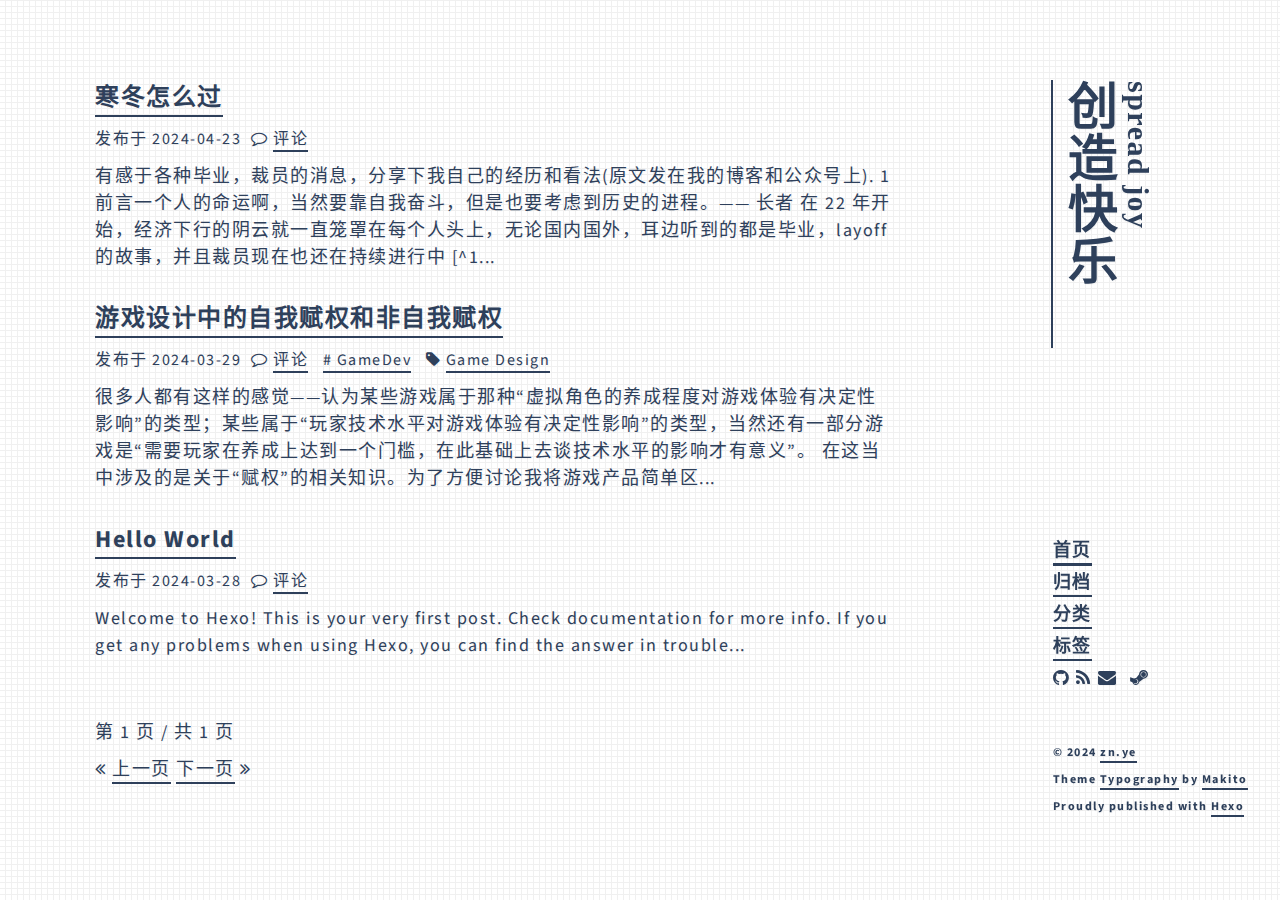
==== commit e8b993ab: "Site updated: 2024-04-23 17:39:20" ====
--- a/index.html
+++ b/index.html
@@ -4,5 +4,7 @@
 gtag('config', 'G-RT5W3D1YTZ');
 
 </script><meta charset="utf-8"><meta name="X-UA-Compatible" content="IE=edge"><meta name="author"><title>白露葱的游戏厅</title><meta name="description" content="思维发散地"><meta name="keywords" content="coding"><meta content="width=device-width, initial-scale=1.0, maximum-scale=1.0, user-scalable=0" name="viewport"><meta content="yes" name="apple-mobile-web-app-capable"><meta content="black" name="apple-mobile-web-app-status-bar-style"><meta content="telephone=no" name="format-detection"><meta name="renderer" content="webkit"><link rel="short icon" href="/images/favicon.png" type="image/x-icon"><link rel="stylesheet" href="/css/bootstrap.min.css"><link rel="stylesheet" href="/css/prism.css"><link rel="stylesheet" href="/css/font-awesome.min.css"><link rel="stylesheet" href="/css/style.css"><link rel="alternate" type="application/atom+xml" title="ATOM 1.0" href="/atom.xml"><meta name="generator" content="Hexo 6.3.0"><link rel="stylesheet" href="/css/prism.css" type="text/css">
-<link rel="stylesheet" href="/css/prism-line-numbers.css" type="text/css"></head><body><div class="container" id="stage"><div class="row"><div class="col-sm-3 col-xs-12 side-container invisible" id="side-bar"><div class="vertical-text site-title"><h3 class="site-title-small" tabindex="-1"><a class="a-title" href="/">spread joy</a></h3><h1 class="site-title-large" tabindex="-1"><a class="a-title" href="/">创造快乐</a></h1><!--h6(onclick="triggerSiteNav()") Trigger--></div><br class="visible-lg visible-md visible-sm"><div class="site-title-links" id="site-nav"><ul><li><a class="current" href="/">首页</a></li><li><a href="/archives">归档</a></li><li><a href="/categories">分类</a></li><li><a href="/tags">标签</a></li><li class="soc"><a href="https://github.com/L1nklink" target="_blank" rel="noopener noreferrer" aria-label="Github"><i class="fa fa-github">&nbsp;</i></a><a href="https://L1nklink.github.io/atom.xml" target="_blank" rel="noopener noreferrer" aria-label="RSS"><i class="fa fa-rss">&nbsp;</i></a><a href="mailto:znye1996@gmail.com" target="_blank" rel="noopener noreferrer" aria-label="EMAIL"><i class="fa fa-envelope">&nbsp;</i></a><a href="https://space.bilibili.com/4737432" target="_blank" rel="noopener noreferrer" aria-label="Bilibili"><i class="fa fa-bilibili">&nbsp;</i></a><a href="https://steamcommunity.com/id/KuriyamaMira1/" target="_blank" rel="noopener noreferrer" aria-label="Steam"><i class="fa fa-steam">&nbsp;</i></a></li></ul><div class="visible-lg visible-md visible-sm site-nav-footer"><br class="site-nav-footer-br"><footer><p>&copy;&nbsp;2024&nbsp;<a target="_blank" href="https://L1nklink.github.io" rel="noopener noreferrer">zn.ye</a></p><p>Theme&nbsp;<a target="_blank" href="https://github.com/SumiMakito/hexo-theme-typography" rel="noopener noreferrer">Typography</a>&nbsp;by&nbsp;<a target="_blank" href="https://www.keep.moe" rel="noopener noreferrer">Makito</a></p><p>Proudly published with&nbsp;<a target="_blank" href="https://hexo.io" rel="noopener noreferrer">Hexo</a></p></footer></div></div></div><div class="col-sm-9 col-xs-12 main-container invisible" id="main-container"><div class="autopagerize_page_element"><div class="content"><div class="post-container"><p class="post-title"><a href="/2024/03/29/%E6%B8%B8%E6%88%8F%E8%AE%BE%E8%AE%A1%E4%B8%AD%E7%9A%84%E8%87%AA%E6%88%91%E8%B5%8B%E8%83%BD%E5%92%8C%E9%9D%9E%E8%87%AA%E6%88%91%E8%B5%8B%E8%83%BD/">游戏设计中的自我赋权和非自我赋权</a></p><p class="post-meta"><span class="date meta-item">发布于&nbsp;2024-03-29</span><span class="meta-item"><i class="fa fa-comment-o"></i><span>&nbsp;</span><a href="/2024/03/29/%E6%B8%B8%E6%88%8F%E8%AE%BE%E8%AE%A1%E4%B8%AD%E7%9A%84%E8%87%AA%E6%88%91%E8%B5%8B%E8%83%BD%E5%92%8C%E9%9D%9E%E8%87%AA%E6%88%91%E8%B5%8B%E8%83%BD/#comments">评论</a></span><span class="meta-item"><span>&nbsp;</span><a class="a-tag" href="/categories/GameDev/" title="GameDev"># GameDev</a><span>&nbsp;</span></span><span class="meta-item"><i class="fa fa-tag"></i><span>&nbsp;</span><a class="a-tag" href="/tags/Game-Design/" title="Game Design">Game Design</a><span>&nbsp;</span></span></p><p class="post-abstract">很多人都有这样的感觉——认为某些游戏属于那种“虚拟角色的养成程度对游戏体验有决定性影响”的类型；某些属于“玩家技术水平对游戏体验有决定性影响”的类型，当然还有一部分游戏是“需要玩家在养成上达到一个门槛，在此基础上去谈技术水平的影响才有意义”。
+<link rel="stylesheet" href="/css/prism-line-numbers.css" type="text/css"></head><body><div class="container" id="stage"><div class="row"><div class="col-sm-3 col-xs-12 side-container invisible" id="side-bar"><div class="vertical-text site-title"><h3 class="site-title-small" tabindex="-1"><a class="a-title" href="/">spread joy</a></h3><h1 class="site-title-large" tabindex="-1"><a class="a-title" href="/">创造快乐</a></h1><!--h6(onclick="triggerSiteNav()") Trigger--></div><br class="visible-lg visible-md visible-sm"><div class="site-title-links" id="site-nav"><ul><li><a class="current" href="/">首页</a></li><li><a href="/archives">归档</a></li><li><a href="/categories">分类</a></li><li><a href="/tags">标签</a></li><li class="soc"><a href="https://github.com/L1nklink" target="_blank" rel="noopener noreferrer" aria-label="Github"><i class="fa fa-github">&nbsp;</i></a><a href="https://L1nklink.github.io/atom.xml" target="_blank" rel="noopener noreferrer" aria-label="RSS"><i class="fa fa-rss">&nbsp;</i></a><a href="mailto:znye1996@gmail.com" target="_blank" rel="noopener noreferrer" aria-label="EMAIL"><i class="fa fa-envelope">&nbsp;</i></a><a href="https://space.bilibili.com/4737432" target="_blank" rel="noopener noreferrer" aria-label="Bilibili"><i class="fa fa-bilibili">&nbsp;</i></a><a href="https://steamcommunity.com/id/KuriyamaMira1/" target="_blank" rel="noopener noreferrer" aria-label="Steam"><i class="fa fa-steam">&nbsp;</i></a></li></ul><div class="visible-lg visible-md visible-sm site-nav-footer"><br class="site-nav-footer-br"><footer><p>&copy;&nbsp;2024&nbsp;<a target="_blank" href="https://L1nklink.github.io" rel="noopener noreferrer">zn.ye</a></p><p>Theme&nbsp;<a target="_blank" href="https://github.com/SumiMakito/hexo-theme-typography" rel="noopener noreferrer">Typography</a>&nbsp;by&nbsp;<a target="_blank" href="https://www.keep.moe" rel="noopener noreferrer">Makito</a></p><p>Proudly published with&nbsp;<a target="_blank" href="https://hexo.io" rel="noopener noreferrer">Hexo</a></p></footer></div></div></div><div class="col-sm-9 col-xs-12 main-container invisible" id="main-container"><div class="autopagerize_page_element"><div class="content"><div class="post-container"><p class="post-title"><a href="/2024/04/23/%E5%AF%92%E5%86%AC%E6%80%8E%E4%B9%88%E8%BF%87/">寒冬怎么过</a></p><p class="post-meta"><span class="date meta-item">发布于&nbsp;2024-04-23</span><span class="meta-item"><i class="fa fa-comment-o"></i><span>&nbsp;</span><a href="/2024/04/23/%E5%AF%92%E5%86%AC%E6%80%8E%E4%B9%88%E8%BF%87/#comments">评论</a></span></p><p class="post-abstract">有感于各种毕业，裁员的消息，分享下我自己的经历和看法(原文发在我的博客和公众号上).
+1 前言一个人的命运啊，当然要靠自我奋斗，但是也要考虑到历史的进程。—— 长者
+在 22 年开始，经济下行的阴云就一直笼罩在每个人头上，无论国内国外，耳边听到的都是毕业，layoff 的故事，并且裁员现在也还在持续进行中 [^1...</p></div><div class="post-container"><p class="post-title"><a href="/2024/03/29/%E6%B8%B8%E6%88%8F%E8%AE%BE%E8%AE%A1%E4%B8%AD%E7%9A%84%E8%87%AA%E6%88%91%E8%B5%8B%E8%83%BD%E5%92%8C%E9%9D%9E%E8%87%AA%E6%88%91%E8%B5%8B%E8%83%BD/">游戏设计中的自我赋权和非自我赋权</a></p><p class="post-meta"><span class="date meta-item">发布于&nbsp;2024-03-29</span><span class="meta-item"><i class="fa fa-comment-o"></i><span>&nbsp;</span><a href="/2024/03/29/%E6%B8%B8%E6%88%8F%E8%AE%BE%E8%AE%A1%E4%B8%AD%E7%9A%84%E8%87%AA%E6%88%91%E8%B5%8B%E8%83%BD%E5%92%8C%E9%9D%9E%E8%87%AA%E6%88%91%E8%B5%8B%E8%83%BD/#comments">评论</a></span><span class="meta-item"><span>&nbsp;</span><a class="a-tag" href="/categories/GameDev/" title="GameDev"># GameDev</a><span>&nbsp;</span></span><span class="meta-item"><i class="fa fa-tag"></i><span>&nbsp;</span><a class="a-tag" href="/tags/Game-Design/" title="Game Design">Game Design</a><span>&nbsp;</span></span></p><p class="post-abstract">很多人都有这样的感觉——认为某些游戏属于那种“虚拟角色的养成程度对游戏体验有决定性影响”的类型；某些属于“玩家技术水平对游戏体验有决定性影响”的类型，当然还有一部分游戏是“需要玩家在养成上达到一个门槛，在此基础上去谈技术水平的影响才有意义”。
 在这当中涉及的是关于“赋权”的相关知识。为了方便讨论我将游戏产品简单区...</p></div><div class="post-container"><p class="post-title"><a href="/2024/03/28/hello-world/">Hello World</a></p><p class="post-meta"><span class="date meta-item">发布于&nbsp;2024-03-28</span><span class="meta-item"><i class="fa fa-comment-o"></i><span>&nbsp;</span><a href="/2024/03/28/hello-world/#comments">评论</a></span></p><p class="post-abstract">Welcome to Hexo! This is your very first post. Check documentation for more info. If you get any problems when using Hexo, you can find the answer in trouble...</p></div><div class="pagination no-margin-bottom"><p class="clearfix"><p> 第 1 页 / 共 1 页 &nbsp;</p><p><span class="pre pagbuttons"><i class="fa fa-angle-double-left"></i>&nbsp;<a role="navigation" href="/" aria-label="上一页">上一页</a></span><span>&nbsp;</span><span class="next pagbuttons"><a role="navigation" href="/" aria-label="下一页">下一页</a>&nbsp;<i class="fa fa-angle-double-right"></i></span></p></p></div></div></div><div class="visible-xs site-bottom-footer"><footer><p>&copy;&nbsp;2024&nbsp;<a target="_blank" href="https://L1nklink.github.io" rel="noopener noreferrer">zn.ye</a></p><p>Theme&nbsp;<a target="_blank" href="https://github.com/SumiMakito/hexo-theme-typography" rel="noopener noreferrer">Typography</a>&nbsp;by&nbsp;<a target="_blank" href="https://www.keep.moe" rel="noopener noreferrer">Makito</a></p><p>Proudly published with&nbsp;<a target="_blank" href="https://hexo.io" rel="noopener noreferrer">Hexo</a></p></footer></div></div></div></div><script src="/js/jquery-3.1.0.min.js"></script><script src="/js/bootstrap.min.js"></script><script src="/js/jquery-migrate-1.2.1.min.js"></script><script src="/js/jquery.appear.js"></script><script src="/js/typography.js"></script></body></html>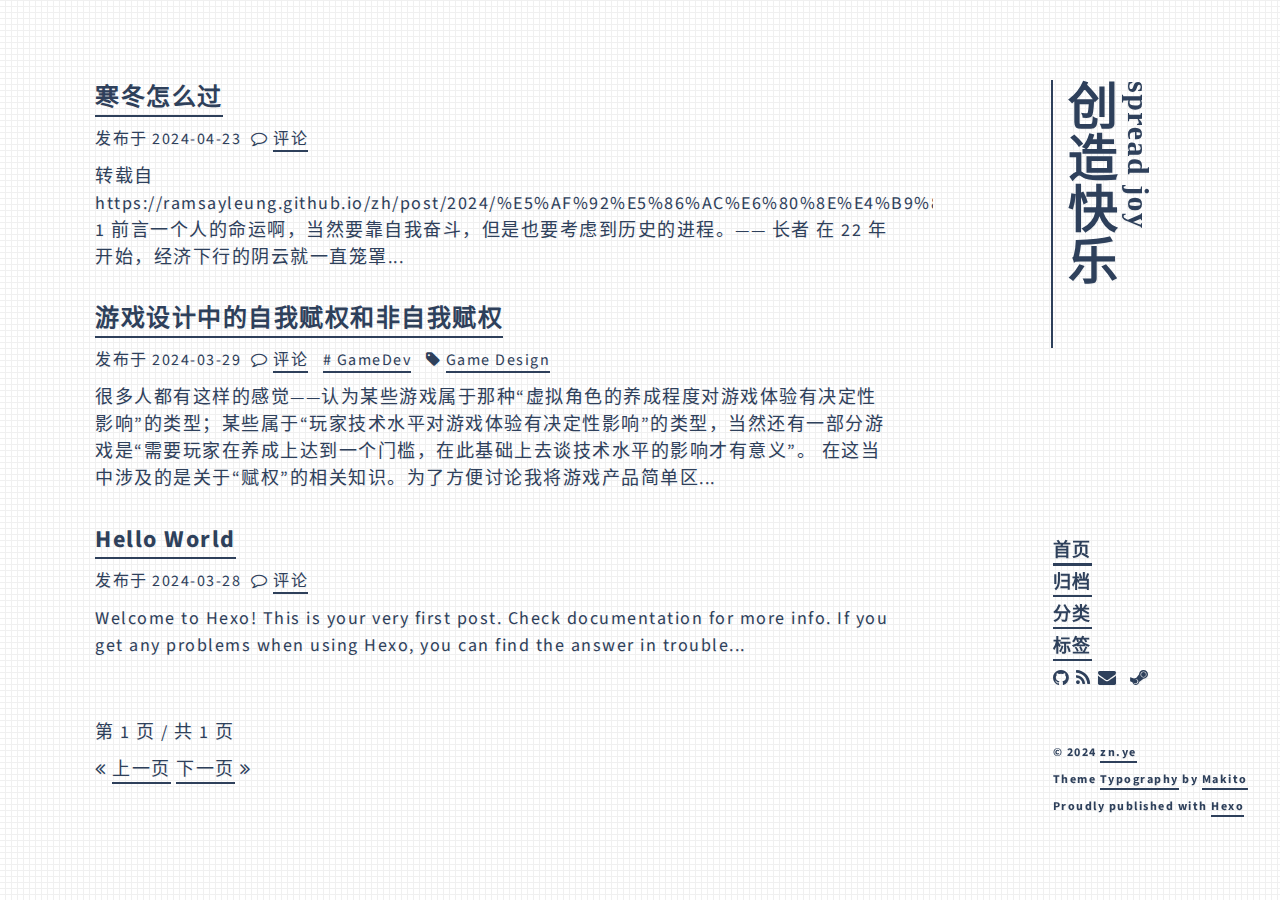
==== commit 64876709: "Site updated: 2024-04-24 11:59:58" ====
--- a/index.html
+++ b/index.html
@@ -4,7 +4,9 @@
 gtag('config', 'G-RT5W3D1YTZ');
 
 </script><meta charset="utf-8"><meta name="X-UA-Compatible" content="IE=edge"><meta name="author"><title>白露葱的游戏厅</title><meta name="description" content="思维发散地"><meta name="keywords" content="coding"><meta content="width=device-width, initial-scale=1.0, maximum-scale=1.0, user-scalable=0" name="viewport"><meta content="yes" name="apple-mobile-web-app-capable"><meta content="black" name="apple-mobile-web-app-status-bar-style"><meta content="telephone=no" name="format-detection"><meta name="renderer" content="webkit"><link rel="short icon" href="/images/favicon.png" type="image/x-icon"><link rel="stylesheet" href="/css/bootstrap.min.css"><link rel="stylesheet" href="/css/prism.css"><link rel="stylesheet" href="/css/font-awesome.min.css"><link rel="stylesheet" href="/css/style.css"><link rel="alternate" type="application/atom+xml" title="ATOM 1.0" href="/atom.xml"><meta name="generator" content="Hexo 6.3.0"><link rel="stylesheet" href="/css/prism.css" type="text/css">
-<link rel="stylesheet" href="/css/prism-line-numbers.css" type="text/css"></head><body><div class="container" id="stage"><div class="row"><div class="col-sm-3 col-xs-12 side-container invisible" id="side-bar"><div class="vertical-text site-title"><h3 class="site-title-small" tabindex="-1"><a class="a-title" href="/">spread joy</a></h3><h1 class="site-title-large" tabindex="-1"><a class="a-title" href="/">创造快乐</a></h1><!--h6(onclick="triggerSiteNav()") Trigger--></div><br class="visible-lg visible-md visible-sm"><div class="site-title-links" id="site-nav"><ul><li><a class="current" href="/">首页</a></li><li><a href="/archives">归档</a></li><li><a href="/categories">分类</a></li><li><a href="/tags">标签</a></li><li class="soc"><a href="https://github.com/L1nklink" target="_blank" rel="noopener noreferrer" aria-label="Github"><i class="fa fa-github">&nbsp;</i></a><a href="https://L1nklink.github.io/atom.xml" target="_blank" rel="noopener noreferrer" aria-label="RSS"><i class="fa fa-rss">&nbsp;</i></a><a href="mailto:znye1996@gmail.com" target="_blank" rel="noopener noreferrer" aria-label="EMAIL"><i class="fa fa-envelope">&nbsp;</i></a><a href="https://space.bilibili.com/4737432" target="_blank" rel="noopener noreferrer" aria-label="Bilibili"><i class="fa fa-bilibili">&nbsp;</i></a><a href="https://steamcommunity.com/id/KuriyamaMira1/" target="_blank" rel="noopener noreferrer" aria-label="Steam"><i class="fa fa-steam">&nbsp;</i></a></li></ul><div class="visible-lg visible-md visible-sm site-nav-footer"><br class="site-nav-footer-br"><footer><p>&copy;&nbsp;2024&nbsp;<a target="_blank" href="https://L1nklink.github.io" rel="noopener noreferrer">zn.ye</a></p><p>Theme&nbsp;<a target="_blank" href="https://github.com/SumiMakito/hexo-theme-typography" rel="noopener noreferrer">Typography</a>&nbsp;by&nbsp;<a target="_blank" href="https://www.keep.moe" rel="noopener noreferrer">Makito</a></p><p>Proudly published with&nbsp;<a target="_blank" href="https://hexo.io" rel="noopener noreferrer">Hexo</a></p></footer></div></div></div><div class="col-sm-9 col-xs-12 main-container invisible" id="main-container"><div class="autopagerize_page_element"><div class="content"><div class="post-container"><p class="post-title"><a href="/2024/04/23/%E5%AF%92%E5%86%AC%E6%80%8E%E4%B9%88%E8%BF%87/">寒冬怎么过</a></p><p class="post-meta"><span class="date meta-item">发布于&nbsp;2024-04-23</span><span class="meta-item"><i class="fa fa-comment-o"></i><span>&nbsp;</span><a href="/2024/04/23/%E5%AF%92%E5%86%AC%E6%80%8E%E4%B9%88%E8%BF%87/#comments">评论</a></span></p><p class="post-abstract">有感于各种毕业，裁员的消息，分享下我自己的经历和看法(原文发在我的博客和公众号上).
+<link rel="stylesheet" href="/css/prism-line-numbers.css" type="text/css"></head><body><div class="container" id="stage"><div class="row"><div class="col-sm-3 col-xs-12 side-container invisible" id="side-bar"><div class="vertical-text site-title"><h3 class="site-title-small" tabindex="-1"><a class="a-title" href="/">spread joy</a></h3><h1 class="site-title-large" tabindex="-1"><a class="a-title" href="/">创造快乐</a></h1><!--h6(onclick="triggerSiteNav()") Trigger--></div><br class="visible-lg visible-md visible-sm"><div class="site-title-links" id="site-nav"><ul><li><a class="current" href="/">首页</a></li><li><a href="/archives">归档</a></li><li><a href="/categories">分类</a></li><li><a href="/tags">标签</a></li><li class="soc"><a href="https://github.com/L1nklink" target="_blank" rel="noopener noreferrer" aria-label="Github"><i class="fa fa-github">&nbsp;</i></a><a href="https://L1nklink.github.io/atom.xml" target="_blank" rel="noopener noreferrer" aria-label="RSS"><i class="fa fa-rss">&nbsp;</i></a><a href="mailto:znye1996@gmail.com" target="_blank" rel="noopener noreferrer" aria-label="EMAIL"><i class="fa fa-envelope">&nbsp;</i></a><a href="https://space.bilibili.com/4737432" target="_blank" rel="noopener noreferrer" aria-label="Bilibili"><i class="fa fa-bilibili">&nbsp;</i></a><a href="https://steamcommunity.com/id/KuriyamaMira1/" target="_blank" rel="noopener noreferrer" aria-label="Steam"><i class="fa fa-steam">&nbsp;</i></a></li></ul><div class="visible-lg visible-md visible-sm site-nav-footer"><br class="site-nav-footer-br"><footer><p>&copy;&nbsp;2024&nbsp;<a target="_blank" href="https://L1nklink.github.io" rel="noopener noreferrer">zn.ye</a></p><p>Theme&nbsp;<a target="_blank" href="https://github.com/SumiMakito/hexo-theme-typography" rel="noopener noreferrer">Typography</a>&nbsp;by&nbsp;<a target="_blank" href="https://www.keep.moe" rel="noopener noreferrer">Makito</a></p><p>Proudly published with&nbsp;<a target="_blank" href="https://hexo.io" rel="noopener noreferrer">Hexo</a></p></footer></div></div></div><div class="col-sm-9 col-xs-12 main-container invisible" id="main-container"><div class="autopagerize_page_element"><div class="content"><div class="post-container"><p class="post-title"><a href="/2024/04/23/%E5%AF%92%E5%86%AC%E6%80%8E%E4%B9%88%E8%BF%87/">寒冬怎么过</a></p><p class="post-meta"><span class="date meta-item">发布于&nbsp;2024-04-23</span><span class="meta-item"><i class="fa fa-comment-o"></i><span>&nbsp;</span><a href="/2024/04/23/%E5%AF%92%E5%86%AC%E6%80%8E%E4%B9%88%E8%BF%87/#comments">评论</a></span></p><p class="post-abstract">
+转载自 https://ramsayleung.github.io/zh/post/2024/%E5%AF%92%E5%86%AC%E6%80%8E%E4%B9%88%E8%BF%87/
+
 1 前言一个人的命运啊，当然要靠自我奋斗，但是也要考虑到历史的进程。—— 长者
-在 22 年开始，经济下行的阴云就一直笼罩在每个人头上，无论国内国外，耳边听到的都是毕业，layoff 的故事，并且裁员现在也还在持续进行中 [^1...</p></div><div class="post-container"><p class="post-title"><a href="/2024/03/29/%E6%B8%B8%E6%88%8F%E8%AE%BE%E8%AE%A1%E4%B8%AD%E7%9A%84%E8%87%AA%E6%88%91%E8%B5%8B%E8%83%BD%E5%92%8C%E9%9D%9E%E8%87%AA%E6%88%91%E8%B5%8B%E8%83%BD/">游戏设计中的自我赋权和非自我赋权</a></p><p class="post-meta"><span class="date meta-item">发布于&nbsp;2024-03-29</span><span class="meta-item"><i class="fa fa-comment-o"></i><span>&nbsp;</span><a href="/2024/03/29/%E6%B8%B8%E6%88%8F%E8%AE%BE%E8%AE%A1%E4%B8%AD%E7%9A%84%E8%87%AA%E6%88%91%E8%B5%8B%E8%83%BD%E5%92%8C%E9%9D%9E%E8%87%AA%E6%88%91%E8%B5%8B%E8%83%BD/#comments">评论</a></span><span class="meta-item"><span>&nbsp;</span><a class="a-tag" href="/categories/GameDev/" title="GameDev"># GameDev</a><span>&nbsp;</span></span><span class="meta-item"><i class="fa fa-tag"></i><span>&nbsp;</span><a class="a-tag" href="/tags/Game-Design/" title="Game Design">Game Design</a><span>&nbsp;</span></span></p><p class="post-abstract">很多人都有这样的感觉——认为某些游戏属于那种“虚拟角色的养成程度对游戏体验有决定性影响”的类型；某些属于“玩家技术水平对游戏体验有决定性影响”的类型，当然还有一部分游戏是“需要玩家在养成上达到一个门槛，在此基础上去谈技术水平的影响才有意义”。
+在 22 年开始，经济下行的阴云就一直笼罩...</p></div><div class="post-container"><p class="post-title"><a href="/2024/03/29/%E6%B8%B8%E6%88%8F%E8%AE%BE%E8%AE%A1%E4%B8%AD%E7%9A%84%E8%87%AA%E6%88%91%E8%B5%8B%E8%83%BD%E5%92%8C%E9%9D%9E%E8%87%AA%E6%88%91%E8%B5%8B%E8%83%BD/">游戏设计中的自我赋权和非自我赋权</a></p><p class="post-meta"><span class="date meta-item">发布于&nbsp;2024-03-29</span><span class="meta-item"><i class="fa fa-comment-o"></i><span>&nbsp;</span><a href="/2024/03/29/%E6%B8%B8%E6%88%8F%E8%AE%BE%E8%AE%A1%E4%B8%AD%E7%9A%84%E8%87%AA%E6%88%91%E8%B5%8B%E8%83%BD%E5%92%8C%E9%9D%9E%E8%87%AA%E6%88%91%E8%B5%8B%E8%83%BD/#comments">评论</a></span><span class="meta-item"><span>&nbsp;</span><a class="a-tag" href="/categories/GameDev/" title="GameDev"># GameDev</a><span>&nbsp;</span></span><span class="meta-item"><i class="fa fa-tag"></i><span>&nbsp;</span><a class="a-tag" href="/tags/Game-Design/" title="Game Design">Game Design</a><span>&nbsp;</span></span></p><p class="post-abstract">很多人都有这样的感觉——认为某些游戏属于那种“虚拟角色的养成程度对游戏体验有决定性影响”的类型；某些属于“玩家技术水平对游戏体验有决定性影响”的类型，当然还有一部分游戏是“需要玩家在养成上达到一个门槛，在此基础上去谈技术水平的影响才有意义”。
 在这当中涉及的是关于“赋权”的相关知识。为了方便讨论我将游戏产品简单区...</p></div><div class="post-container"><p class="post-title"><a href="/2024/03/28/hello-world/">Hello World</a></p><p class="post-meta"><span class="date meta-item">发布于&nbsp;2024-03-28</span><span class="meta-item"><i class="fa fa-comment-o"></i><span>&nbsp;</span><a href="/2024/03/28/hello-world/#comments">评论</a></span></p><p class="post-abstract">Welcome to Hexo! This is your very first post. Check documentation for more info. If you get any problems when using Hexo, you can find the answer in trouble...</p></div><div class="pagination no-margin-bottom"><p class="clearfix"><p> 第 1 页 / 共 1 页 &nbsp;</p><p><span class="pre pagbuttons"><i class="fa fa-angle-double-left"></i>&nbsp;<a role="navigation" href="/" aria-label="上一页">上一页</a></span><span>&nbsp;</span><span class="next pagbuttons"><a role="navigation" href="/" aria-label="下一页">下一页</a>&nbsp;<i class="fa fa-angle-double-right"></i></span></p></p></div></div></div><div class="visible-xs site-bottom-footer"><footer><p>&copy;&nbsp;2024&nbsp;<a target="_blank" href="https://L1nklink.github.io" rel="noopener noreferrer">zn.ye</a></p><p>Theme&nbsp;<a target="_blank" href="https://github.com/SumiMakito/hexo-theme-typography" rel="noopener noreferrer">Typography</a>&nbsp;by&nbsp;<a target="_blank" href="https://www.keep.moe" rel="noopener noreferrer">Makito</a></p><p>Proudly published with&nbsp;<a target="_blank" href="https://hexo.io" rel="noopener noreferrer">Hexo</a></p></footer></div></div></div></div><script src="/js/jquery-3.1.0.min.js"></script><script src="/js/bootstrap.min.js"></script><script src="/js/jquery-migrate-1.2.1.min.js"></script><script src="/js/jquery.appear.js"></script><script src="/js/typography.js"></script></body></html>